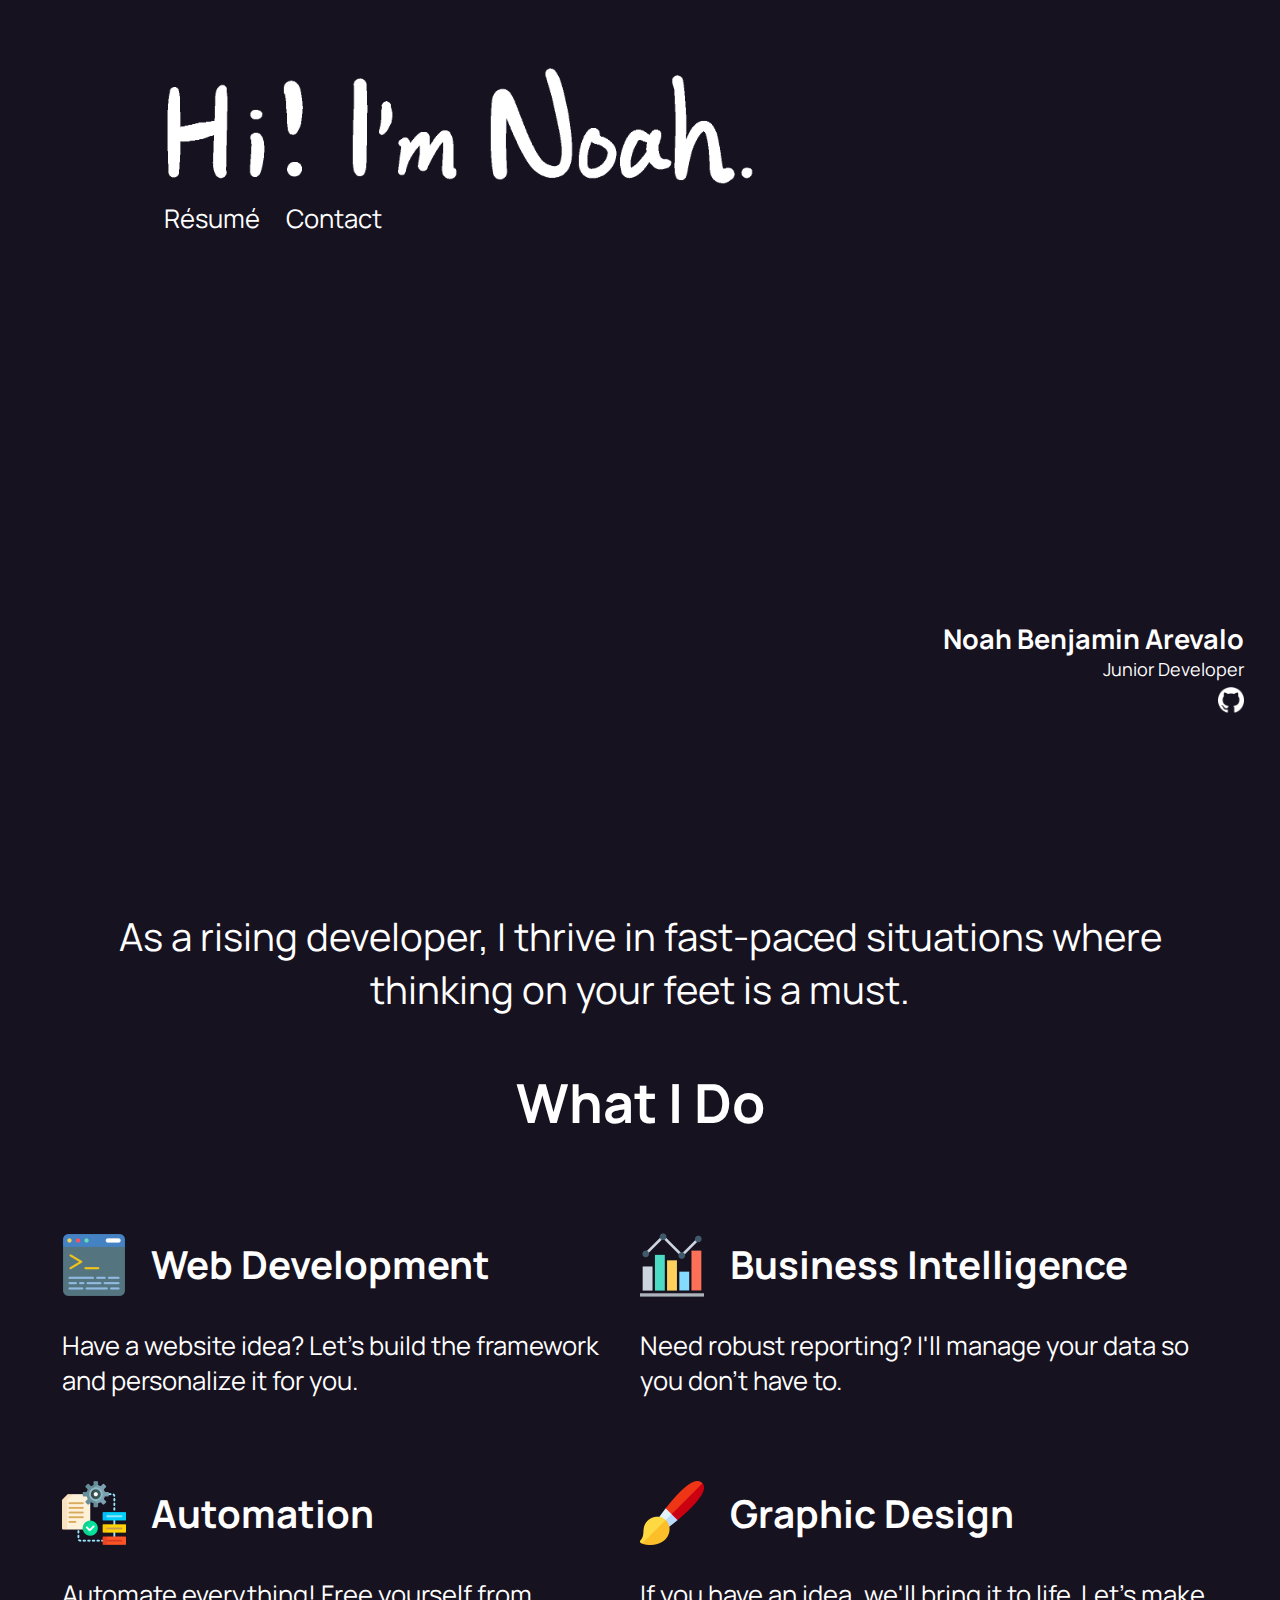
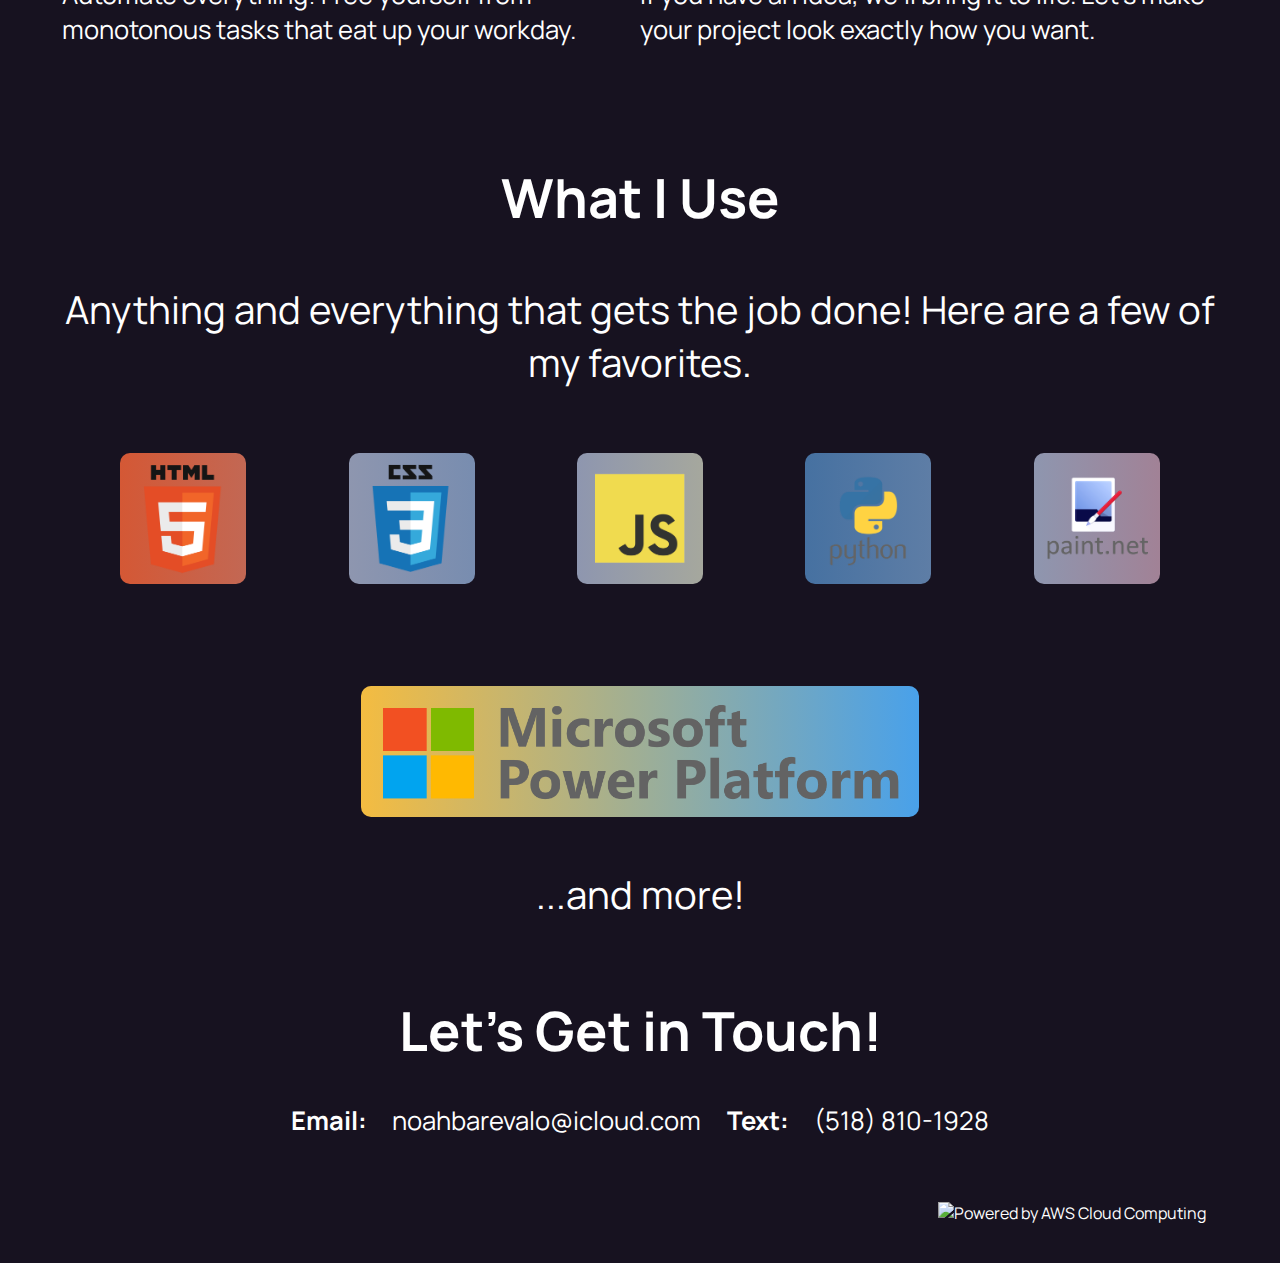
==== Resume Website/index.html @ a1febce3 "Add AWS Logo" ====
<!DOCTYPE html>
<html lang="en">
<head>
    <meta charset="UTF-8">
    <meta http-equiv="X-UA-Compatible" content="IE=edge">
    <meta name="viewport" content="width=device-width, initial-scale=1.0">
    <meta name="theme-color" content="#8e96af">
    <title>Hi! I'm Noah.</title>

    <link rel="shortcut icon" type="image/png" href="./images/favicon.png"/>
    
    <link rel="touch-icon" href="./images/favicon.png">

    <link rel="stylesheet" href="styles.css">
    <script src="script.js"></script> 
    <link rel="preconnect" href="https://fonts.gstatic.com" crossorigin> 
    <link href="https://fonts.googleapis.com/css2?family=Manrope:wght@400;500;600;700;800&display=swap" rel="stylesheet">
</head>


<body>

        <header>
            <div class="home">
                <img src="./images/hello.png">
            </div>
            <div class="links">
                <a href="/documents/Noah Arevalo - Resume.pdf" download class="aboutMe">Résumé</a>
                <a href="#contact" class="contactButton">Contact</a>
            </div>        
        </header>


        <div class="subtitle" id="subtitle">
            <div  class="name">
                <p>Noah Benjamin Arevalo</p>
            </div>

            <div  class="job">
                <p>Junior Developer</p>
            </div>

            <div class="github">
                <a href="https://github.com/Tsuyae"><img src="./images/github.png" id="githubicon"></a>
            </div>

        </div>


    </div>

    <div class="intro">

        <p class="desc">
            As a rising developer, I thrive in fast-paced situations where thinking on your feet is a
            must.
        </p>


        <h1 class="descheader">
            What I Do
        </h1>

        <div class="grid-container">
            <div class="grid-item">
                <h2 class="title"><img src="./images/terminal.png" class="icon">Web Development</h2>
                <p class="do-desc">Have a website idea? Let's build the framework and personalize it for you.</p>
            </div>
            <div class="grid-item">
                <h2 class="title"><img src="./images/bar-chart.png" class="icon">Business Intelligence</h2>
                <p class="do-desc">Need robust reporting? I'll manage your data so you don't have to.</p>
            </div>
            <div class="grid-item">
                <h2 class="title"><img src="./images/process.png" class="icon">Automation</h2>
                <p class="do-desc">Automate everything! Free yourself from monotonous tasks that eat up your workday.</p>
            </div>
            <div class="grid-item">
                <h2 class="title"><img src="./images/paintbrush.png" class="icon">Graphic Design</h2>
                <p class="do-desc">If you have an idea, we'll bring it to life. Let's make your project look exactly how you want.</p>
            </div>
          </div>




        <h1 class="descheader">
            What I Use
        </h1>

        <p class="desc">
            Anything and everything that gets the job done! Here are a few of my favorites.
        </p>



        <div class="app-drawer">

            <div class="app-images-1">
                <img src="./images/html.png" class="logo" id="html">
                <img src="./images/css.png" class="logo" id="css">
                <img src="./images/js.png" class="logo" id="js">
                <img src="./images/python.png" class="logo" id="python">
                <img src="./images/paintdotnet.png" class="logo" id="pdn">
            </div>

            <div class="app-images-2">
            <img src="./images/powerplatformsmall.png" class="logo" id="powerplatform">
            </div>

            <p id="more">...and more!</p>

        </div>

        <h1 class="descheader" id="contact">
            Let's Get in Touch!
        </h1>

        <div class="contact">
                <span class="contacttext">Email:</span>
                <a href ="mailto: abc@example.com">noahbarevalo@icloud.com</a>
                <span class="contacttext">Text:</span>
                <a href="tel:5188101928">(518) 810-1928</a>
        </div>

        <div class="aws-wrapper">
            <a href="https://aws.amazon.com/what-is-cloud-computing"><img src="https://d0.awsstatic.com/logos/powered-by-aws-white.png" alt="Powered by AWS Cloud Computing" id="aws">
            </a>
        </div>




    </div>





    
</body>
</html>
---- Resume Website/styles.css ----
/* components */



body {
    height: 100vh;
    margin: 0;
    vertical-align: baseline;
    overflow-x: hidden;
    overflow-y: auto;
    font-family: 'Manrope', sans-serif;
    font-size: 1rem;
    background-color: rgb(23, 18, 32);
    background-image: url(images/noahbackground.png);
    height: 1vh;
    background-position: top center;
    background-repeat: no-repeat;
    background-size: cover;
    padding-left: 4vmin;
    padding-right: 4vmin;
 
  }


  

a {
    text-decoration: none;
    color: white;
}


p {
    margin: 0;
}




/* header */

.home {
    display: flex;
    width: auto;
    height: 10vw;
    gap: 1vw;
    padding-bottom: 1vmin;
    padding-top: 5vw;
}

header {
    display: block;
    justify-content: space-between;
    align-items: center;
    font-size: 1rem;
    padding-left: 10vw;
    padding-right: 10vw;
    margin-bottom: 30vw;
    animation: fadeIn 2s;
}



.links {
    display: flex;
    gap: 2vw;
    font-size: 2vw;
}





/* subtitle */

.subtitle {
    display: flex;
    flex-direction: column;
    margin-bottom: 14vw;
    margin-top: 15vmin;
    animation: fadeIn 2s;
}

@keyframes fadeIn {
    from {
        opacity: 0;
    }
    to {
        opacity: 1;
    }
}


.name{
    display: flex;
    color: white;
    font-weight: bold;
    justify-content: right;
    font-size: 3vmin;
}

.job {
    display: flex;
    color: white;
    justify-content: right;
    font-size: 2vmin;
}



.github {
    display: flex;
    justify-content: right;
    margin-top: .5vw;
}

#githubicon {
    height: 2vw;
}



/* introduction */


.intro {
    display: flex;
    flex-direction: column;
    justify-content: center;
}

.descheader {
    display: flex;
    justify-content: center;
    align-items: center;
    color: white;
    margin-inline: 10vw;
    padding: 0;
    font-size: 6vmin;
    font-weight: bold;
}

.desc {
    color: white;
    padding: 1vw;
    font-size: 3vw;
    text-align: center;

}




.app-drawer {

    display: block;
    margin: inherit;

}


.logo {
    max-height: 10vw;
    background-color: #8e96af;
    border-radius: 10px;
    padding: 0.1vw;
    margin: 4vw;
}

#html {
    background: linear-gradient(270deg, #8e96af, #d45835);
    animation: gradient 30s ease infinite;
    background-size: 400% 400%;
}

#css {
    background: linear-gradient(270deg, #3671b1, #8e96af);
    background-size: 400% 400%;
    animation: gradient 30s ease infinite;
}

#js {
    background: linear-gradient(270deg, #ecdc68, #8e96af);
    background-size: 400% 400%;
    animation: gradient 30s ease infinite;
}

#python {
    background: linear-gradient(270deg, #f8d55f, #8e96af, #4671a1);
    background-size: 600% 600%;
    animation: gradient 30s ease infinite;
}

#pdn {
    background: linear-gradient(270deg, #db454b, #8e96af);
    background-size: 400% 400%;
    animation: gradient 30s ease infinite;
}

#powerplatform {
    background: linear-gradient(270deg, #e05c35, #8e96af, #8cb838, #49a1ea, #f4bc41);
    background-size: 400% 400%;
    animation: gradient 30s ease infinite;
}


@keyframes gradient { 
    0%{background-position:0% 50%}
    50%{background-position:100% 50%}
    100%{background-position:0% 50%}
}

.app-images-1 {
    display: flex;
    justify-content: center;

}

.app-images-2 {
    display: flex;
    justify-content: center;

}

#more {
    display: flex;
    justify-content: center;
    align-items: center;
    color: white;
    font-size: 3vw;
    margin-bottom: 4vh;

}



.grid-container {
    display: grid;
    justify-items: center;
    margin: 2vw;
    color: white;
    grid-template-columns: 1fr 1fr;
  }

.grid-item {
    display: grid;
    align-items: center;
    font-size: 2vw;
}

.title {
    display: flex;
    align-items: center;
    gap: 2vw;
    padding: 1vw;
    margin-right: 0;
    padding: 0;
}

.do-desc {
    margin-bottom: 4vw;

    
}


.icon {
    height: 5vw;
}




.contact {
    font-size: 2vw;
    display: flex;
    align-items: center;
    justify-content: center;
    color: white;
    gap: 2vw;
    margin-bottom: 5vw;
}

.contacttext {
    display: flex;
    justify-content: center;
    font-size: 2vw;
    font-weight: bold;
}

#aws {
    height: 3vw;
}

.aws-wrapper {
    display: flex;
    justify-content: right;
    margin-bottom: 3vw;
    margin-right: 3vw;
}
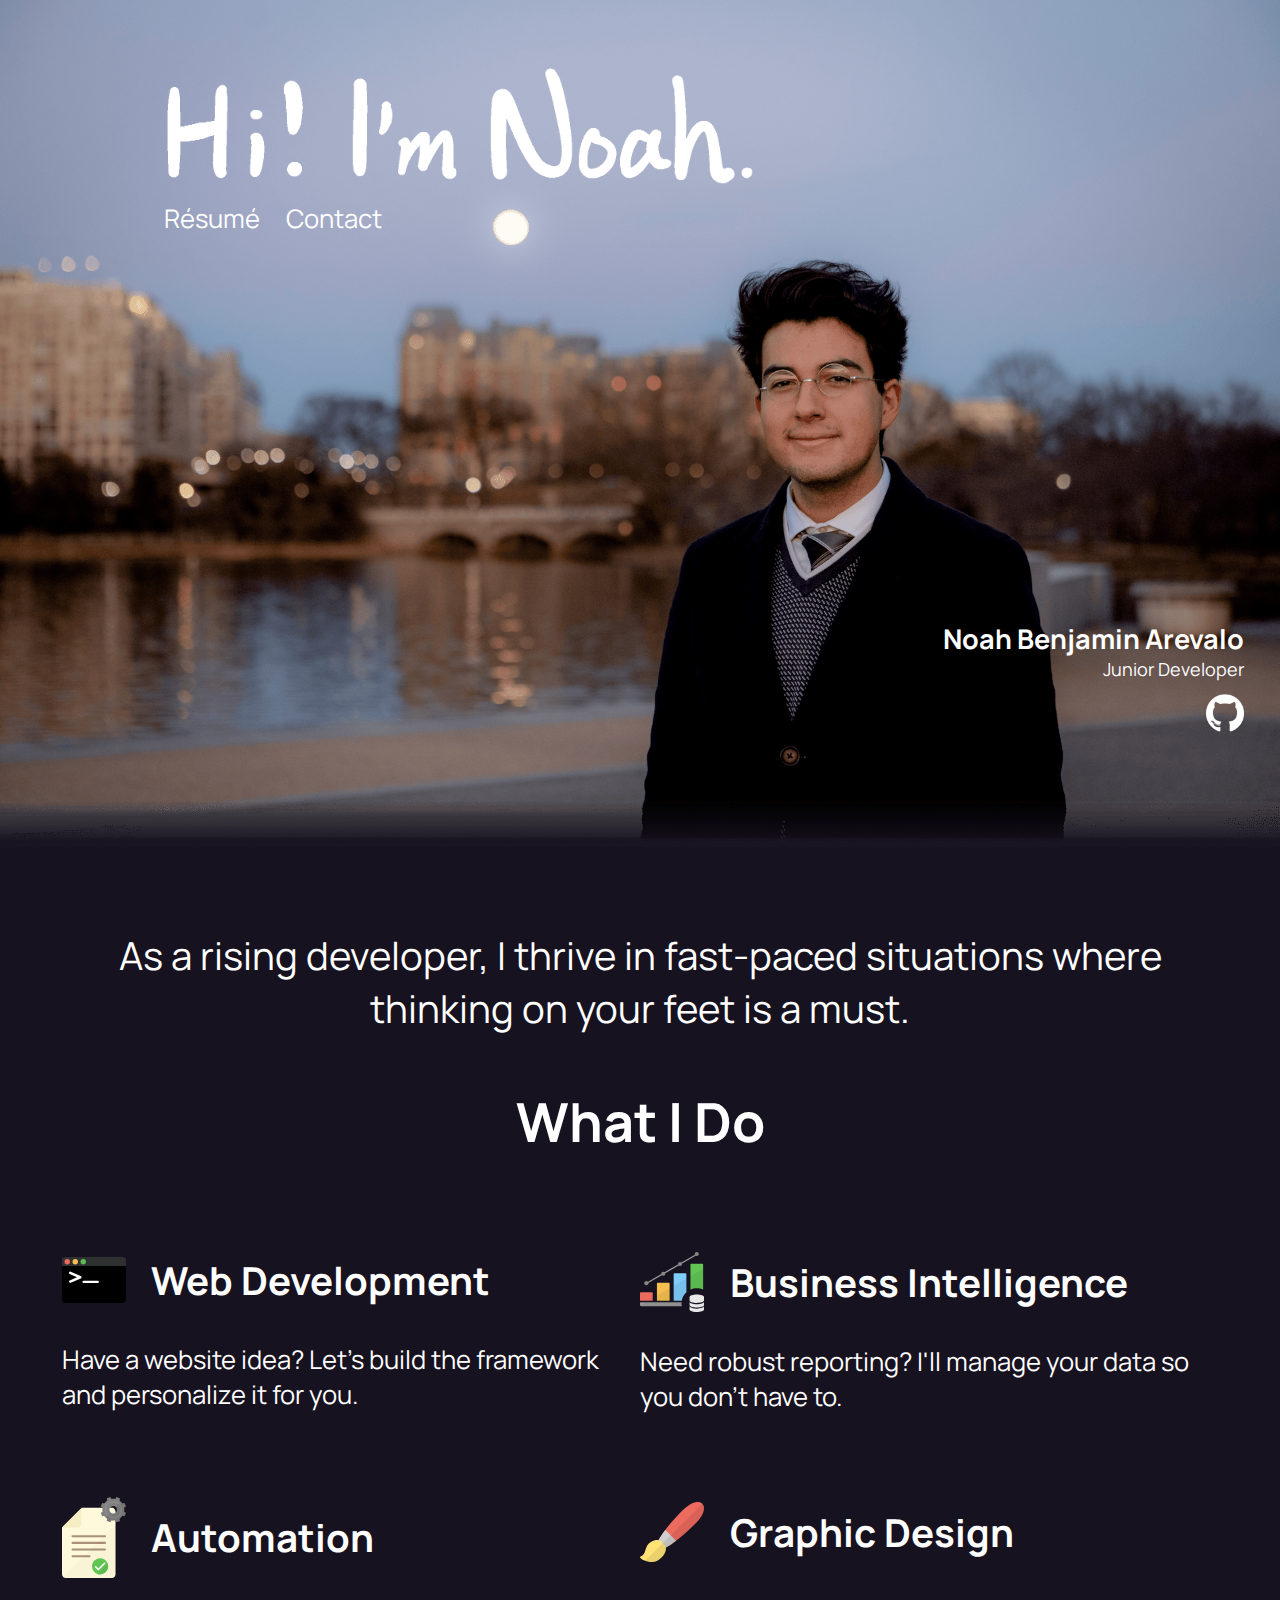
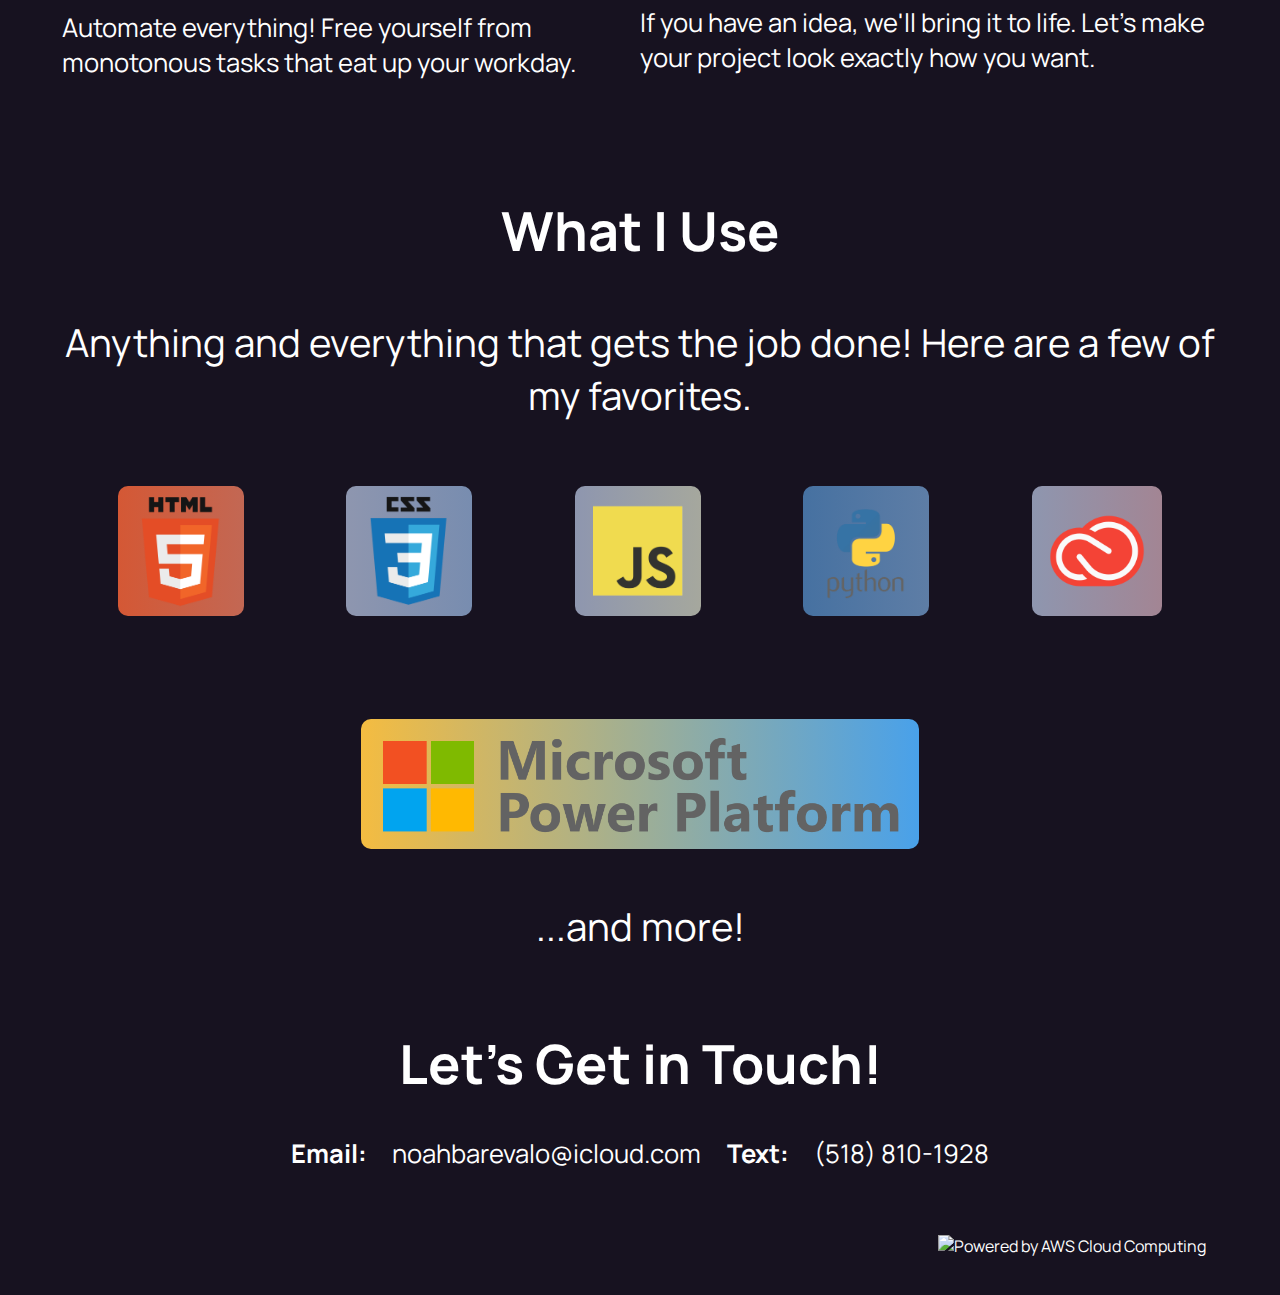
==== commit 1c60973c: "Update Icon Class" ====
--- a/Resume Website/index.html
+++ b/Resume Website/index.html
@@ -6,7 +6,7 @@
     <meta name="viewport" content="width=device-width, initial-scale=1.0">
     <meta name="theme-color" content="#8e96af">
     <title>Hi! I'm Noah.</title>
-
+    <link rel="preload" href="./images/noahbackground.png" as="image" />
     <link rel="shortcut icon" type="image/png" href="./images/favicon.png"/>
     
     <link rel="touch-icon" href="./images/favicon.png">
@@ -18,14 +18,19 @@
 </head>
 
 
-<body>
+<body style="
+background-image: url(images/noahbackground.png);
+background-size:cover;
+-moz-background-size:cover;
+-webkit-background-size:cover;
+">
 
         <header>
             <div class="home">
                 <img src="./images/hello.png">
             </div>
             <div class="links">
-                <a href="/documents/Noah Arevalo - Resume.pdf" download class="aboutMe">Résumé</a>
+                <a href="./documents/NoahArevalo.pdf" download class="aboutMe">Résumé</a>
                 <a href="#contact" class="contactButton">Contact</a>
             </div>        
         </header>
@@ -63,19 +68,19 @@
 
         <div class="grid-container">
             <div class="grid-item">
-                <h2 class="title"><img src="./images/terminal.png" class="icon">Web Development</h2>
+                <h2 class="title"><img src="./images/Terminal.svg" class="icon">Web Development</h2>
                 <p class="do-desc">Have a website idea? Let's build the framework and personalize it for you.</p>
             </div>
             <div class="grid-item">
-                <h2 class="title"><img src="./images/bar-chart.png" class="icon">Business Intelligence</h2>
+                <h2 class="title"><img src="./images/BusinessIntelligence.svg" class="icon">Business Intelligence</h2>
                 <p class="do-desc">Need robust reporting? I'll manage your data so you don't have to.</p>
             </div>
             <div class="grid-item">
-                <h2 class="title"><img src="./images/process.png" class="icon">Automation</h2>
+                <h2 class="title"><img src="./images/Automation.svg" class="icon">Automation</h2>
                 <p class="do-desc">Automate everything! Free yourself from monotonous tasks that eat up your workday.</p>
             </div>
             <div class="grid-item">
-                <h2 class="title"><img src="./images/paintbrush.png" class="icon">Graphic Design</h2>
+                <h2 class="title"><img src="./images/Paintbrush.svg" class="icon">Graphic Design</h2>
                 <p class="do-desc">If you have an idea, we'll bring it to life. Let's make your project look exactly how you want.</p>
             </div>
           </div>
@@ -100,7 +105,7 @@
                 <img src="./images/css.png" class="logo" id="css">
                 <img src="./images/js.png" class="logo" id="js">
                 <img src="./images/python.png" class="logo" id="python">
-                <img src="./images/paintdotnet.png" class="logo" id="pdn">
+                <img src="./images/creative-cloud.png" class="logo" id="pdn">
             </div>
 
             <div class="app-images-2">
@@ -117,7 +122,7 @@
 
         <div class="contact">
                 <span class="contacttext">Email:</span>
-                <a href ="mailto: abc@example.com">noahbarevalo@icloud.com</a>
+                <a href ="mailto: noahbarevalo@icloud.com">noahbarevalo@icloud.com</a>
                 <span class="contacttext">Text:</span>
                 <a href="tel:5188101928">(518) 810-1928</a>
         </div>
--- a/Resume Website/styles.css
+++ b/Resume Website/styles.css
@@ -11,7 +11,6 @@
     font-family: 'Manrope', sans-serif;
     font-size: 1rem;
     background-color: rgb(23, 18, 32);
-    background-image: url(images/noahbackground.png);
     height: 1vh;
     background-position: top center;
     background-repeat: no-repeat;
@@ -111,11 +110,11 @@
 .github {
     display: flex;
     justify-content: right;
-    margin-top: .5vw;
+    margin-top: 1vw;
 }
 
 #githubicon {
-    height: 2vw;
+    height: 3vw;
 }
 
 
@@ -192,7 +191,7 @@
 }
 
 #pdn {
-    background: linear-gradient(270deg, #db454b, #8e96af);
+    background: linear-gradient(270deg, #E15241, #8e96af);
     background-size: 400% 400%;
     animation: gradient 30s ease infinite;
 }
@@ -265,7 +264,8 @@
 
 
 .icon {
-    height: 5vw;
+    width: 5vw;
+    height: auto;
 }
 
 
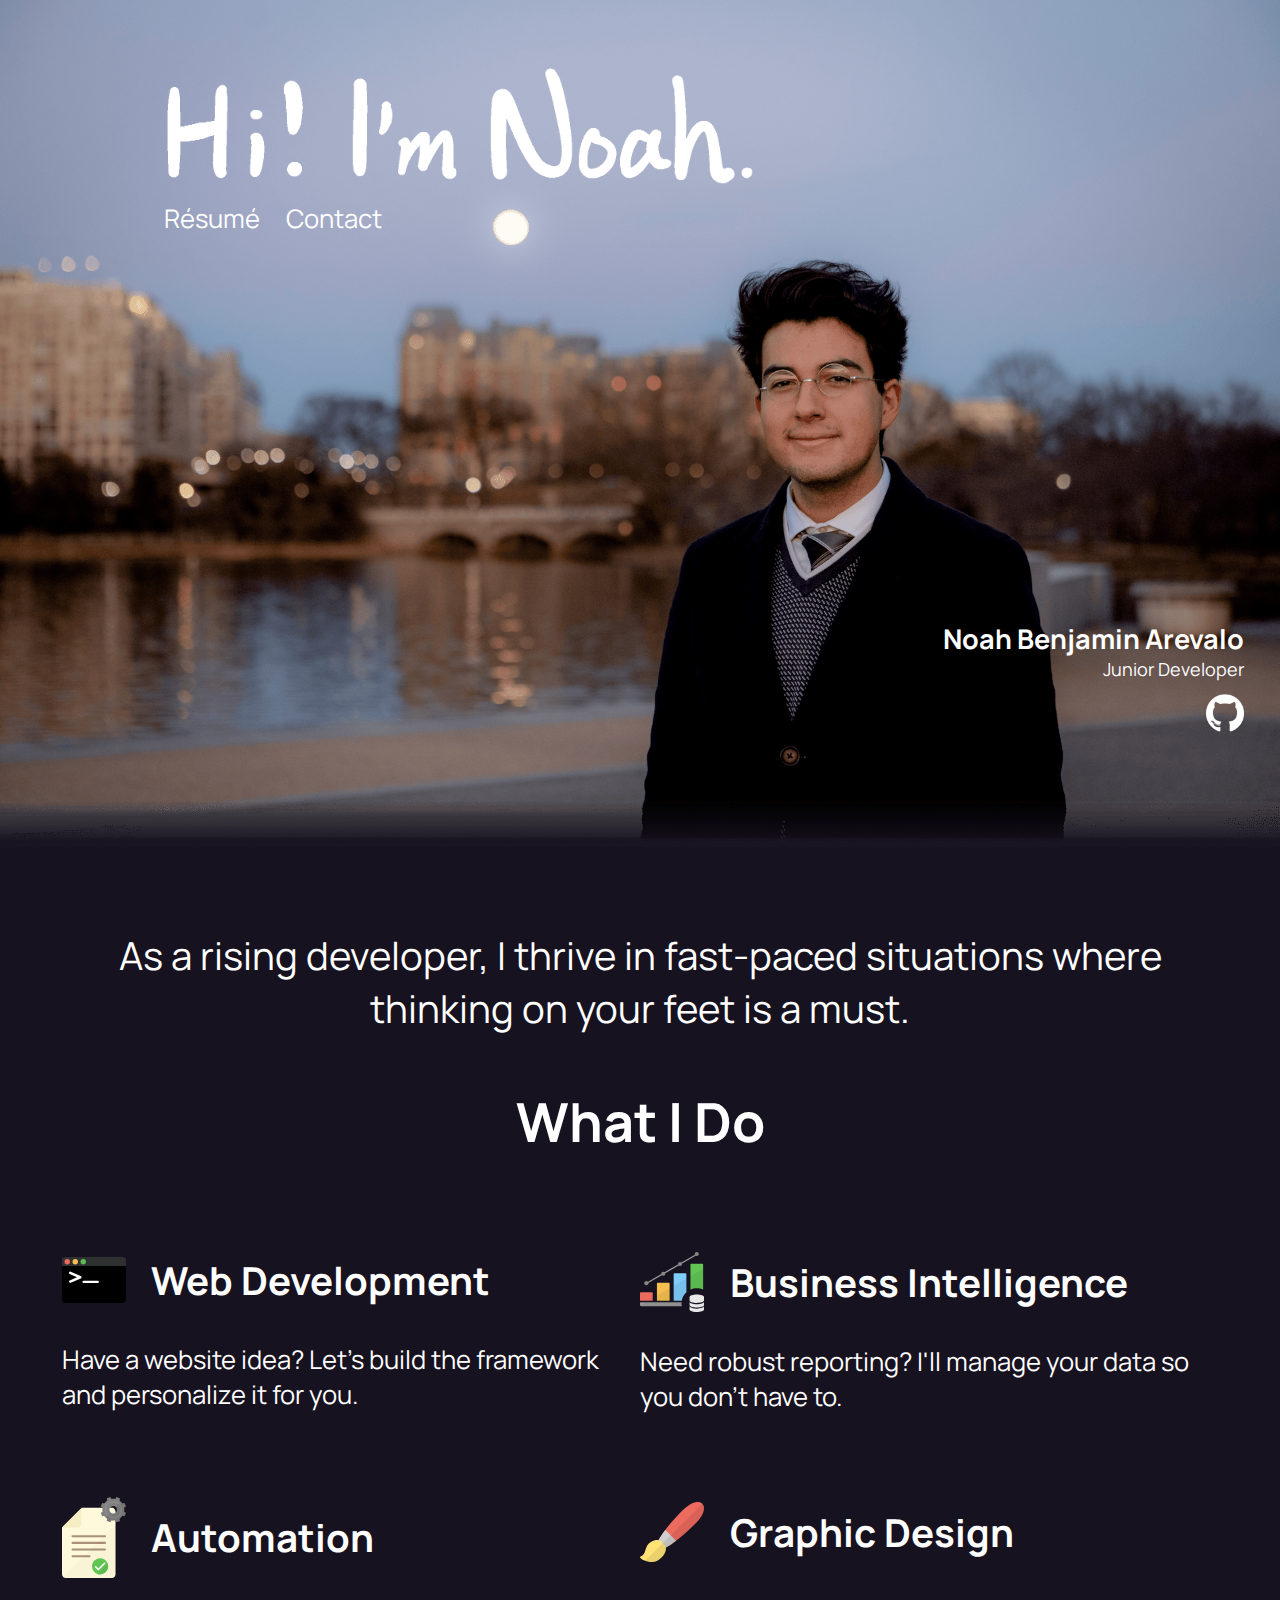
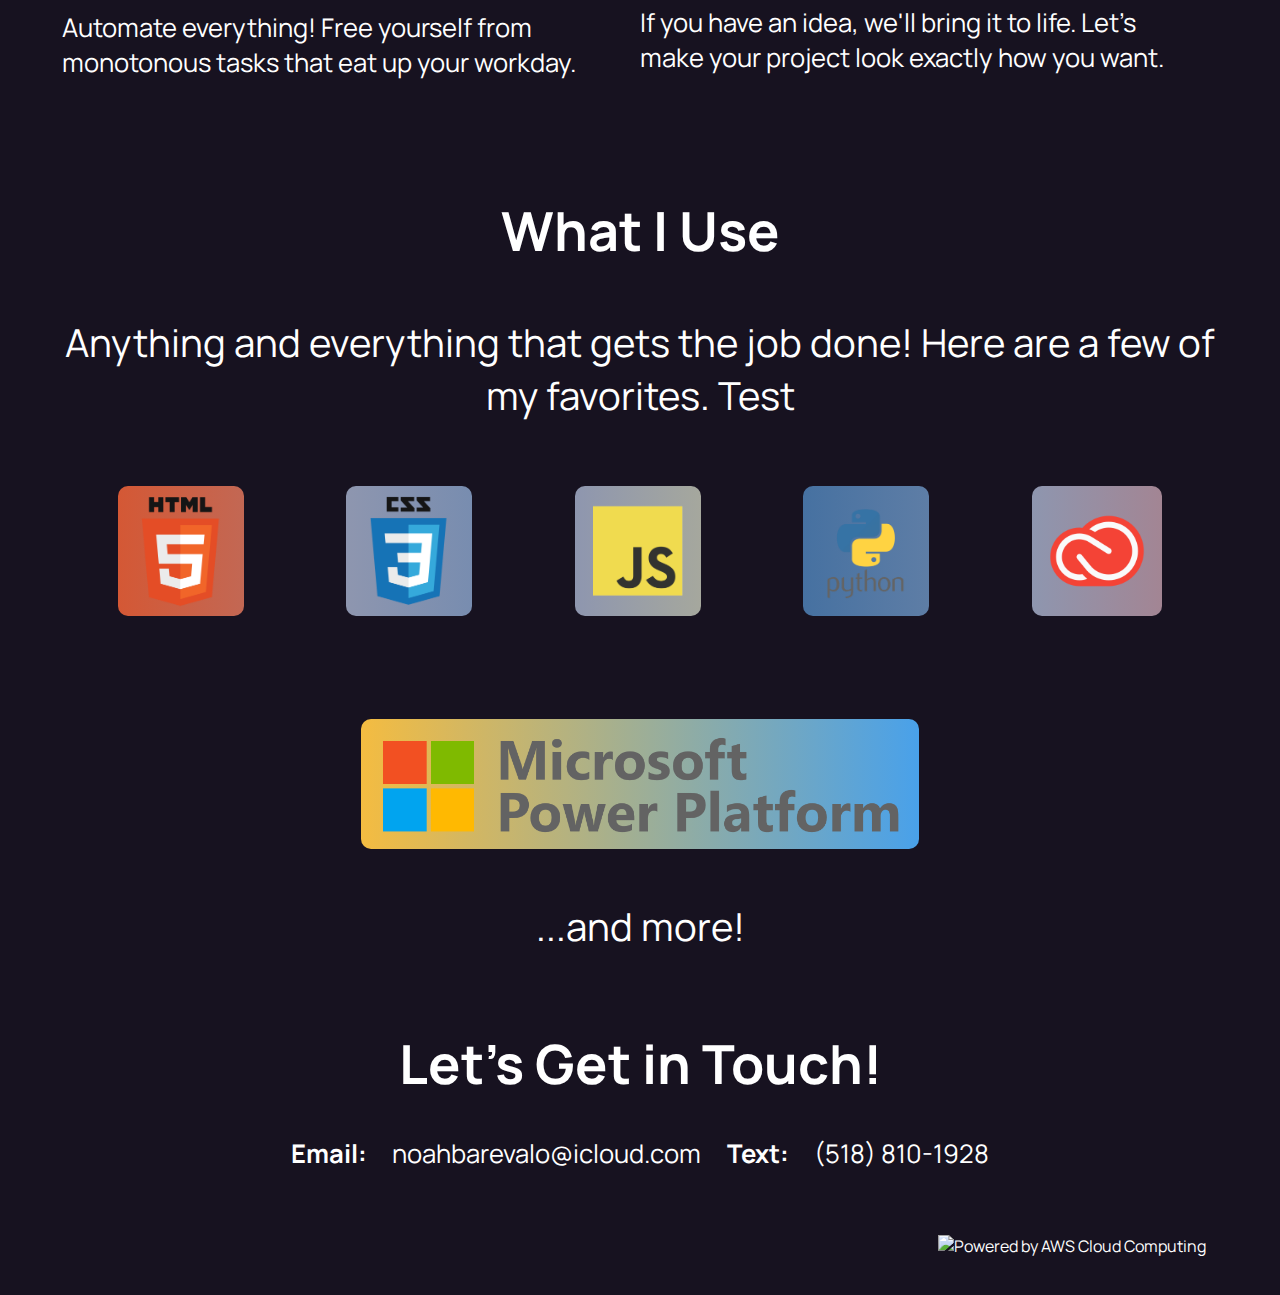
==== commit 591942a3: "Test" ====
--- a/Resume Website/index.html
+++ b/Resume Website/index.html
@@ -93,7 +93,7 @@
         </h1>
 
         <p class="desc">
-            Anything and everything that gets the job done! Here are a few of my favorites.
+            Anything and everything that gets the job done! Here are a few of my favorites. Test
         </p>
 
 
--- a/Resume Website/styles.css
+++ b/Resume Website/styles.css
@@ -258,6 +258,7 @@
 
 .do-desc {
     margin-bottom: 4vw;
+    margin-right: 2vw;
 
     
 }
